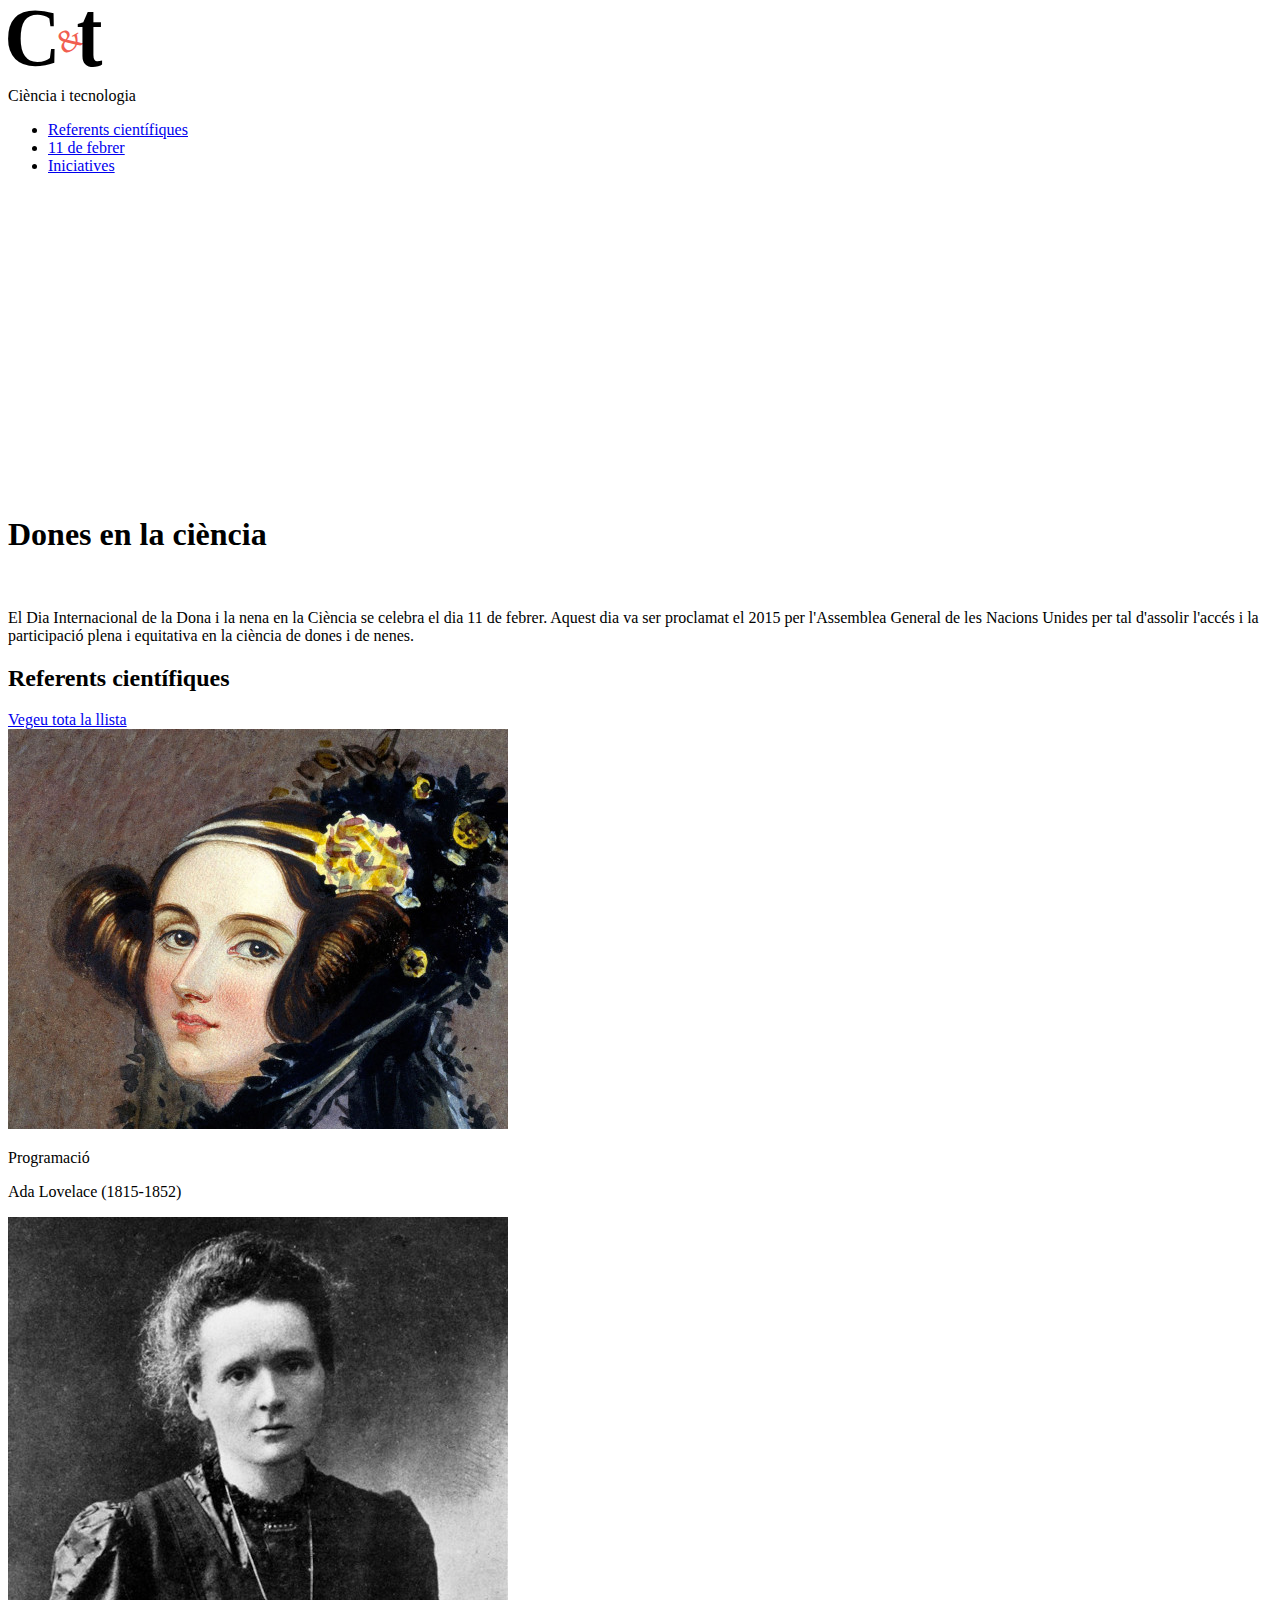
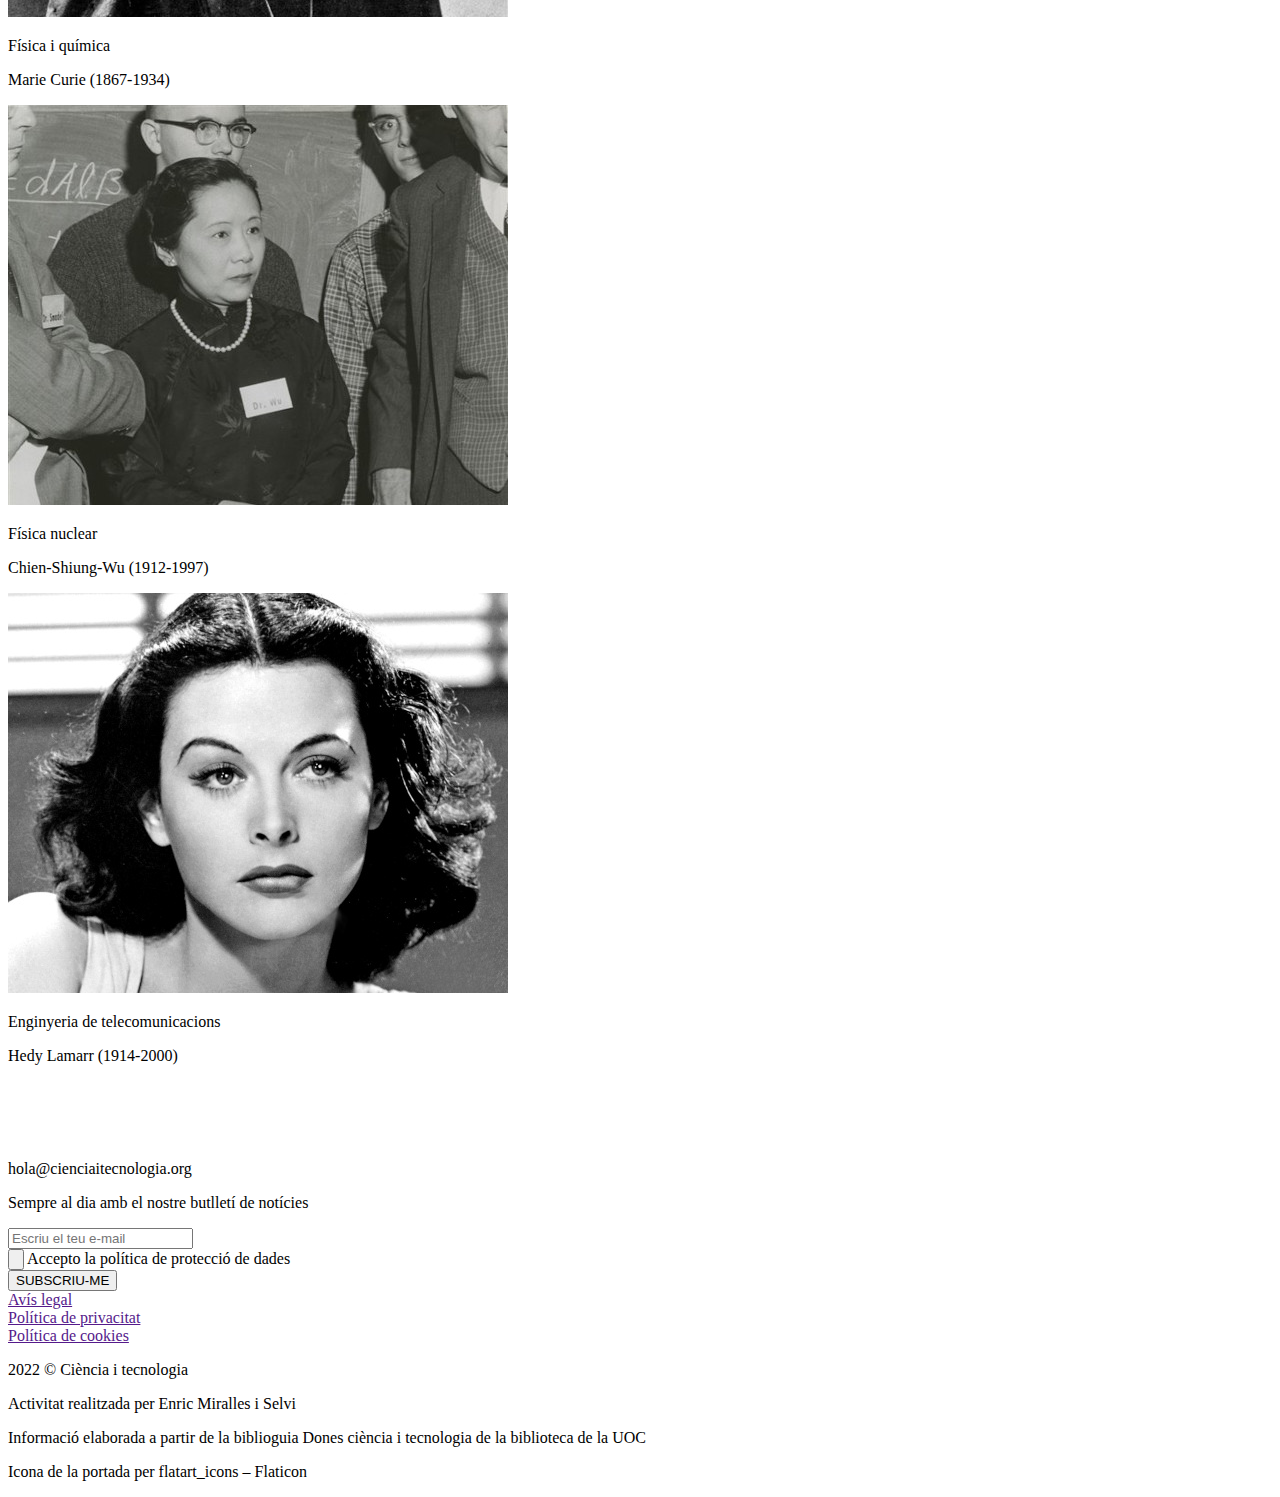
==== index.html @ 6f005ffa "Actualitzacio 16/01" ====
<!DOCTYPE html>
<html lang="ca">

<head>
  <meta charset="UTF-8" />
  <meta http-equiv="X-UA-Compatible" content="IE=edge" />
  <meta name="viewport" content="width=device-width, initial-scale=1.0" />
  <link rel="preconnect" href="https://fonts.googleapis.com">
  <link rel="preconnect" href="https://fonts.gstatic.com" crossorigin>
  <link href="https://fonts.googleapis.com/css2?family=Inter:wght@400;700;800&display=swap" rel="stylesheet">
  <title>Index</title>
  <meta name="description" content="Pàgina inicial i presentació de dones científiques" />
  <link rel="stylesheet" href="css/estils.css" />
  <style>
    @import url('https://fonts.googleapis.com/css2?family=Inter:wght@400;700;800&display=swap');
  </style>
</head>

<body>
  <header>
    <div class="iconaHeader">
      <div>
        <img class="logoCT" src="img/logo-ciencia-tecnologia.svg" />
        <p class="titolHeader">Ciència i tecnologia</p>
      </div>
      <div class="navegador">
        <nav>
          <ul class="grid-nav">
            <div class="grid-item">
              <li><a href="referents.html">Referents científiques</a></li>
            </div>
            <div class="grid-item">
              <li><a href="11-de-febrer.html">11 de febrer</a></li>
            </div>
            <div class="grid-item">
              <li><a href="iniciatives.html">Iniciatives</a></li>
            </div>
          </ul>
        </nav>
      </div>
    </div>
  </header>


    <div class="contenidorCapçalera">
      <div id="contenidorMolecula">
        <img id="iconaMolecula" src="img/hero-athom.png" />
      </div>
      <div class="contenidorTextCapçalera">
        <h1>Dones en la ciència</h1>
        <br>
        <p>
          El Dia Internacional de la Dona i la nena en la Ciència se celebra el
          dia 11 de febrer. Aquest dia va ser proclamat el 2015 per l'Assemblea
          General de les Nacions Unides per tal d'assolir l'accés i la
          participació plena i equitativa en la ciència de dones i de nenes.
        </p>
      </div>
    </div>
<main class="contenidorMain">
    <div class="contenidorReferentsC">
      <h2>Referents científiques</h2>
      <!-- enllaç taronja amb fletxa per veure tota la llista -->
      <a class="linkRedireccio" href="referents.html">Vegeu tota la llista</a>
      <div class="grid-cientifiques-container">
        <div class="grid-cientifiques">
          <img class="imatgeCientifiquesIndex" src="img/01-ada-lovelace.jpg">
          <p class="titolCientífiquesIndex">Programació</p>
          <p class="nomCientífiques">Ada Lovelace (1815-1852)</p>
        </div>
        <div class="grid-cientifiques">
          <img class="imatgeCientifiquesIndex" src="img/02-marie-curie.jpg">
          <p class="titolCientífiquesIndex">Física i química</p>
          <p class="nomCientífiques">Marie Curie (1867-1934)</p>
        </div>
        <div class="grid-cientifiques">
          <img class="imatgeCientifiquesIndex" src="img/03-chien-shiung-wu.jpg">
          <p class="titolCientífiquesIndex">Física nuclear</p>
          <p class="nomCientífiques">Chien-Shiung-Wu (1912-1997)</p>
        </div>
        <div class="grid-cientifiques">
          <img class="imatgeCientifiquesIndex" src="img/04-hedy-lamarr.jpg">
          <p class="titolCientífiquesIndex">Enginyeria de telecomunicacions</p>
          <p class="nomCientífiques">Hedy Lamarr (1914-2000)</p>
        </div>
      </div>
    </div>
  </main>

  <footer class="footer">
    <img class="iconaFooter" src="img/logo-ciencia-tecnologia-white.svg">
    <p>hola@cienciaitecnologia.org</p>
    <p>Sempre al dia amb el nostre butlletí de notícies</p>
    <input type="text" placeholder="Escriu el teu e-mail" class="input-email">
    <br>
    <input type="button" class="accept-btn" name="AcceptarPolitica" value="" required> Accepto la política de protecció
    de dades
    <br>
    <button type="submit" class="buttonSub">SUBSCRIU-ME</button><br>
    <div class="contenidorPolitiquesFooter">
      <div class="PolitiquesFooter">
        <a href="">Avís legal</a>
      </div>
      <div class="PolitiquesFooter">
        <a href=""> Política de privacitat</a>
      </div>
      <div class="PolitiquesFooter">
        <a href=""> Política de cookies</a>
      </div>
    </div>
    <p>2022 © Ciència i tecnologia</p>
    <p>Activitat realitzada per Enric Miralles i Selvi</p>
    <p>
      Informació elaborada a partir de la biblioguia Dones ciència i
      tecnologia de la biblioteca de la UOC
    </p>
    <p>Icona de la portada per flatart_icons – Flaticon</p>
  </footer>
</body>

</html>
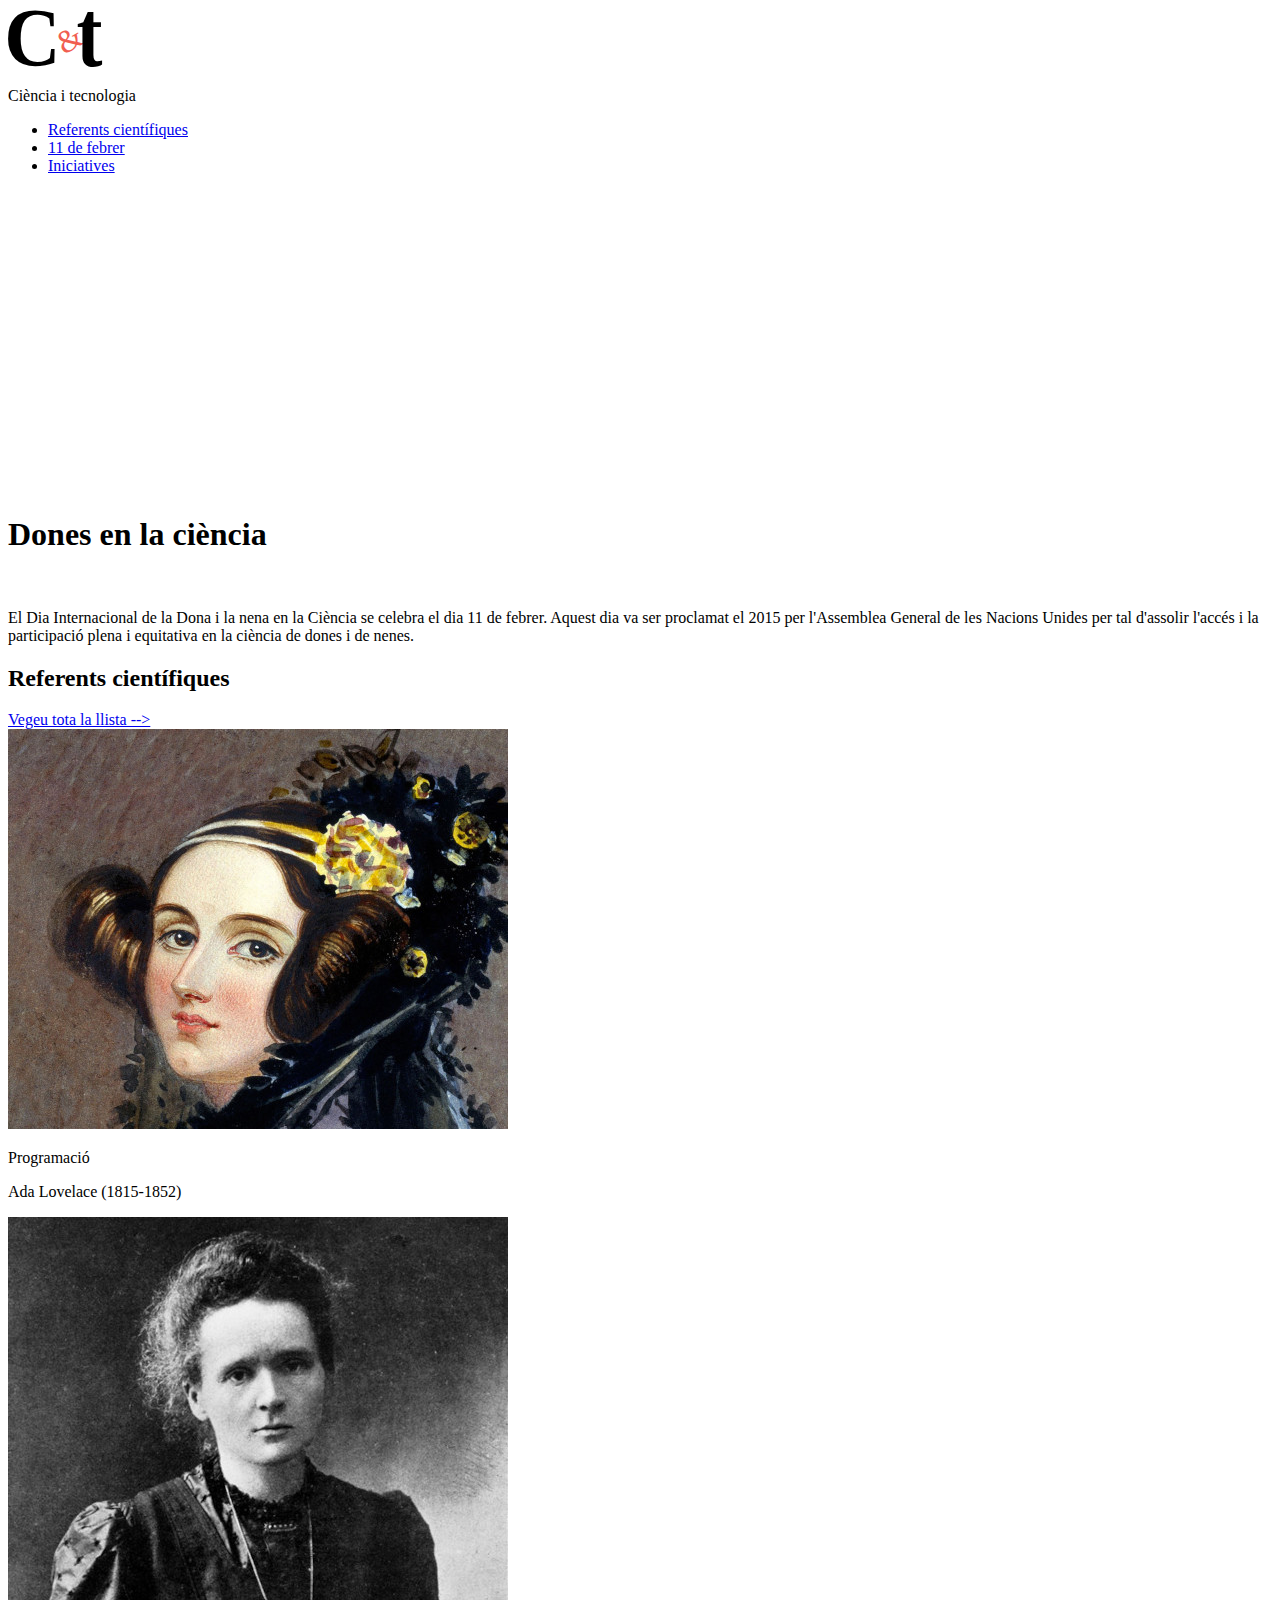
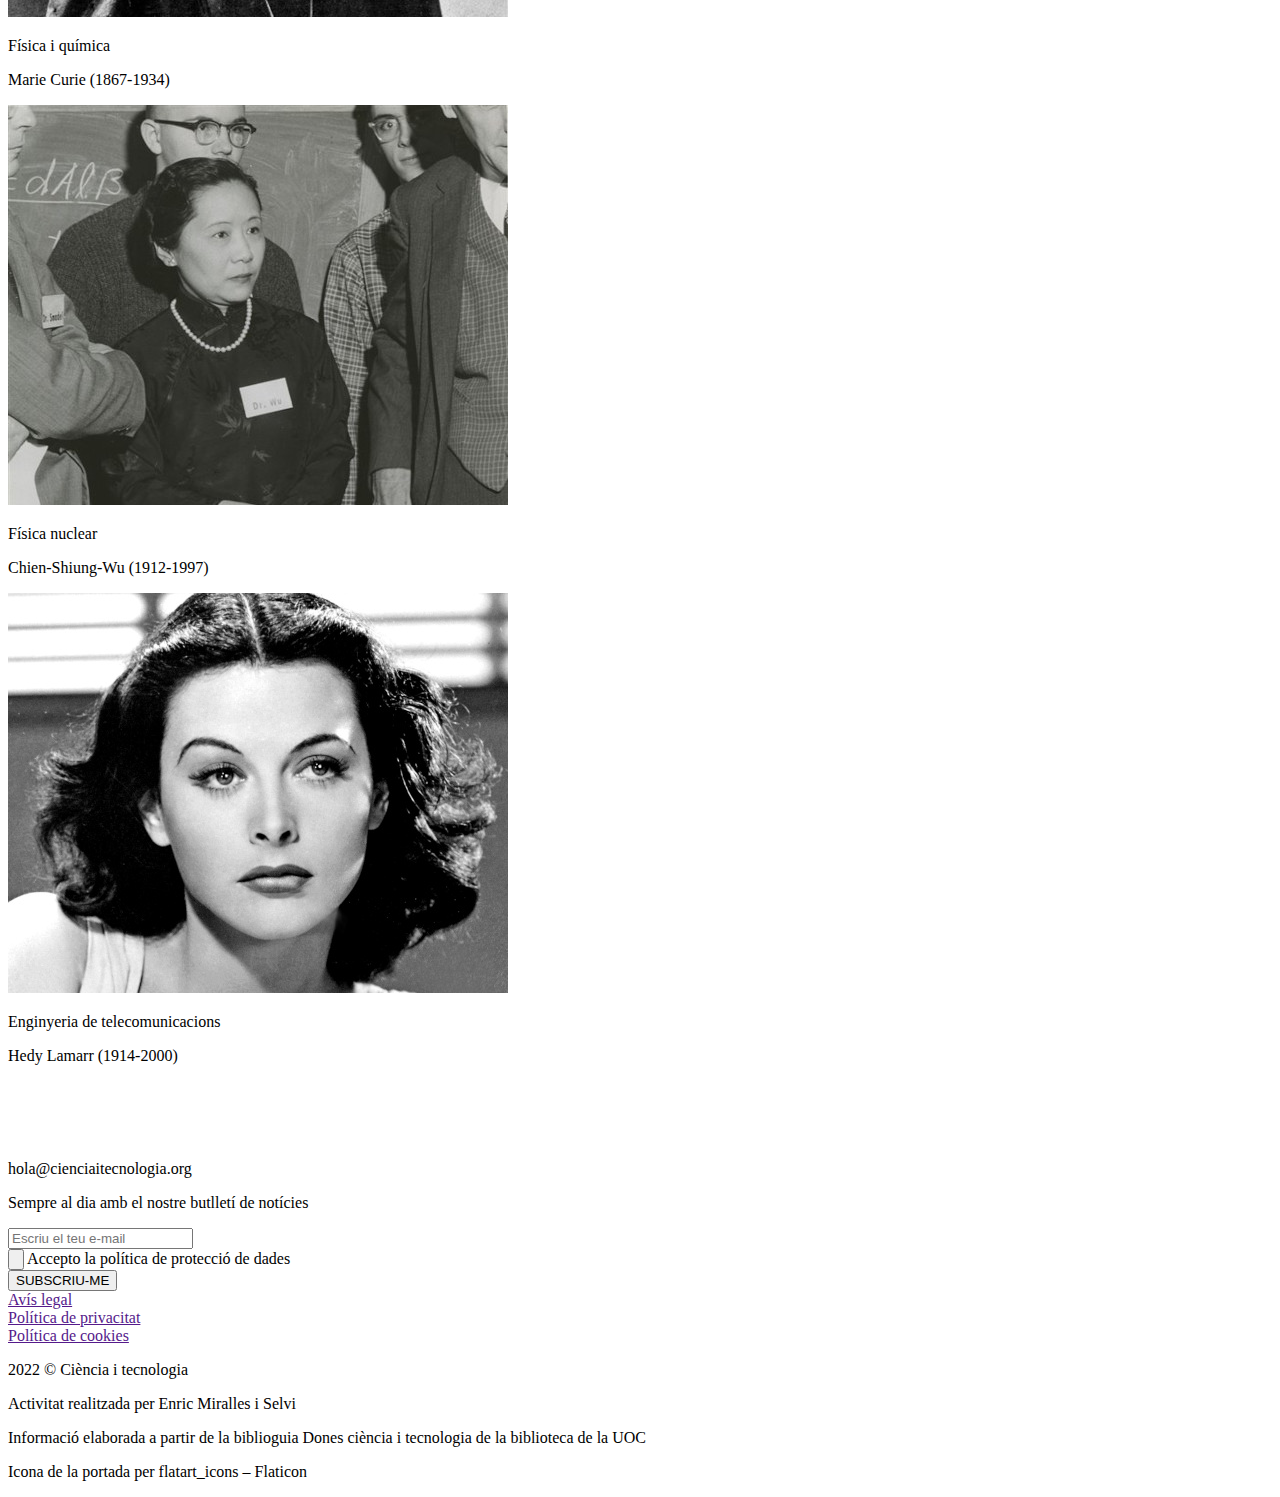
==== commit 1540d135: "17/01 19:00" ====
--- a/index.html
+++ b/index.html
@@ -17,29 +17,30 @@
 </head>
 
 <body>
-  <header>
-    <div class="iconaHeader">
-      <div>
-        <img class="logoCT" src="img/logo-ciencia-tecnologia.svg" />
-        <p class="titolHeader">Ciència i tecnologia</p>
+  <div class="contenidor-Web">
+    <header>
+      <div class="contenidorHeader">
+        <div class="iconaHeader">
+          <img class="logoCT" src="img/logo-ciencia-tecnologia.svg" />
+          <p class="titolHeader">Ciència i tecnologia</p>
+        
+        <div class="navegador">
+          <nav>
+            <ul class="grid-nav">
+              <div class="grid-item">
+                <li><a href="referents.html">Referents científiques</a></li>
+              </div>
+              <div class="grid-item">
+                <li><a href="11-de-febrer.html">11 de febrer</a></li>
+              </div>
+              <div class="grid-item">
+                <li><a href="iniciatives.html">Iniciatives</a></li>
+              </div>
+            </ul>
+          </nav>
+        </div></div>
       </div>
-      <div class="navegador">
-        <nav>
-          <ul class="grid-nav">
-            <div class="grid-item">
-              <li><a href="referents.html">Referents científiques</a></li>
-            </div>
-            <div class="grid-item">
-              <li><a href="11-de-febrer.html">11 de febrer</a></li>
-            </div>
-            <div class="grid-item">
-              <li><a href="iniciatives.html">Iniciatives</a></li>
-            </div>
-          </ul>
-        </nav>
-      </div>
-    </div>
-  </header>
+    </header>
 
 
     <div class="contenidorCapçalera">
@@ -57,65 +58,67 @@
         </p>
       </div>
     </div>
-<main class="contenidorMain">
-    <div class="contenidorReferentsC">
-      <h2>Referents científiques</h2>
-      <!-- enllaç taronja amb fletxa per veure tota la llista -->
-      <a class="linkRedireccio" href="referents.html">Vegeu tota la llista</a>
-      <div class="grid-cientifiques-container">
-        <div class="grid-cientifiques">
-          <img class="imatgeCientifiquesIndex" src="img/01-ada-lovelace.jpg">
-          <p class="titolCientífiquesIndex">Programació</p>
-          <p class="nomCientífiques">Ada Lovelace (1815-1852)</p>
-        </div>
-        <div class="grid-cientifiques">
-          <img class="imatgeCientifiquesIndex" src="img/02-marie-curie.jpg">
-          <p class="titolCientífiquesIndex">Física i química</p>
-          <p class="nomCientífiques">Marie Curie (1867-1934)</p>
-        </div>
-        <div class="grid-cientifiques">
-          <img class="imatgeCientifiquesIndex" src="img/03-chien-shiung-wu.jpg">
-          <p class="titolCientífiquesIndex">Física nuclear</p>
-          <p class="nomCientífiques">Chien-Shiung-Wu (1912-1997)</p>
-        </div>
-        <div class="grid-cientifiques">
-          <img class="imatgeCientifiquesIndex" src="img/04-hedy-lamarr.jpg">
-          <p class="titolCientífiquesIndex">Enginyeria de telecomunicacions</p>
-          <p class="nomCientífiques">Hedy Lamarr (1914-2000)</p>
+    <main class="contenidorMain">
+      <div class="contenidorReferentsC">
+        <h2 class="negreta">Referents científiques</h2>
+        <a class="linkRedireccio" id="enllaç-llista" href="referents.html">Vegeu tota la llista --></a>
+        <div class="grid-cientifiques-container">
+          <div class="grid-cientifiques">
+            <img class="imatgeCientifiquesIndex" src="img/01-ada-lovelace.jpg">
+            <p class="titolCientífiquesIndex">Programació</p>
+            <p class="nomCientífiques">Ada Lovelace (1815-1852)</p>
+          </div>
+          <div class="grid-cientifiques">
+            <img class="imatgeCientifiquesIndex" src="img/02-marie-curie.jpg">
+            <p class="titolCientífiquesIndex">Física i química</p>
+            <p class="nomCientífiques">Marie Curie (1867-1934)</p>
+          </div>
+          <div class="grid-cientifiques">
+            <img class="imatgeCientifiquesIndex" src="img/03-chien-shiung-wu.jpg">
+            <p class="titolCientífiquesIndex">Física nuclear</p>
+            <p class="nomCientífiques">Chien-Shiung-Wu (1912-1997)</p>
+          </div>
+          <div class="grid-cientifiques">
+            <img class="imatgeCientifiquesIndex" src="img/04-hedy-lamarr.jpg">
+            <p class="titolCientífiquesIndex">Enginyeria de telecomunicacions</p>
+            <p class="nomCientífiques">Hedy Lamarr (1914-2000)</p>
+          </div>
         </div>
       </div>
-    </div>
-  </main>
+    </main>
 
-  <footer class="footer">
-    <img class="iconaFooter" src="img/logo-ciencia-tecnologia-white.svg">
-    <p>hola@cienciaitecnologia.org</p>
-    <p>Sempre al dia amb el nostre butlletí de notícies</p>
-    <input type="text" placeholder="Escriu el teu e-mail" class="input-email">
-    <br>
-    <input type="button" class="accept-btn" name="AcceptarPolitica" value="" required> Accepto la política de protecció
-    de dades
-    <br>
-    <button type="submit" class="buttonSub">SUBSCRIU-ME</button><br>
-    <div class="contenidorPolitiquesFooter">
-      <div class="PolitiquesFooter">
-        <a href="">Avís legal</a>
+    <footer class="footer">
+      <img class="iconaFooter" src="img/logo-ciencia-tecnologia-white.svg">
+      <p class="lletra-petita margin-bot">hola@cienciaitecnologia.org</p>
+      <p class="margin-bot">Sempre al dia amb el nostre butlletí de notícies</p>
+      <input type="text" placeholder="Escriu el teu e-mail" class="input-email">
+      <div class="contenidor-AcceptarDades">
+        <input type="button" class="accept-btn" name="AcceptarPolitica" value="" required> Accepto la política de
+        protecció de dades
       </div>
-      <div class="PolitiquesFooter">
-        <a href=""> Política de privacitat</a>
+      <button type="submit" class="buttonSub">SUBSCRIU-ME</button><br>
+      <div class="contenidorPolitiquesFooter">
+        <div class="PolitiquesFooter">
+          <a href="">Avís legal</a>
+        </div>
+        <div class="PolitiquesFooter">
+          <a href=""> Política de privacitat</a>
+        </div>
+        <div class="PolitiquesFooter">
+          <a href=""> Política de cookies</a>
+        </div>
       </div>
-      <div class="PolitiquesFooter">
-        <a href=""> Política de cookies</a>
+      <div class="lletra-petita">
+        <p>2022 © Ciència i tecnologia</p>
+        <p>Activitat realitzada per Enric Miralles i Selvi</p>
+        <p>
+          Informació elaborada a partir de la biblioguia Dones ciència i
+          tecnologia de la biblioteca de la UOC
+        </p>
+        <p class="margin-bot">Icona de la portada per flatart_icons – Flaticon</p>
       </div>
-    </div>
-    <p>2022 © Ciència i tecnologia</p>
-    <p>Activitat realitzada per Enric Miralles i Selvi</p>
-    <p>
-      Informació elaborada a partir de la biblioguia Dones ciència i
-      tecnologia de la biblioteca de la UOC
-    </p>
-    <p>Icona de la portada per flatart_icons – Flaticon</p>
-  </footer>
+    </footer>
+  </div>
 </body>
 
 </html>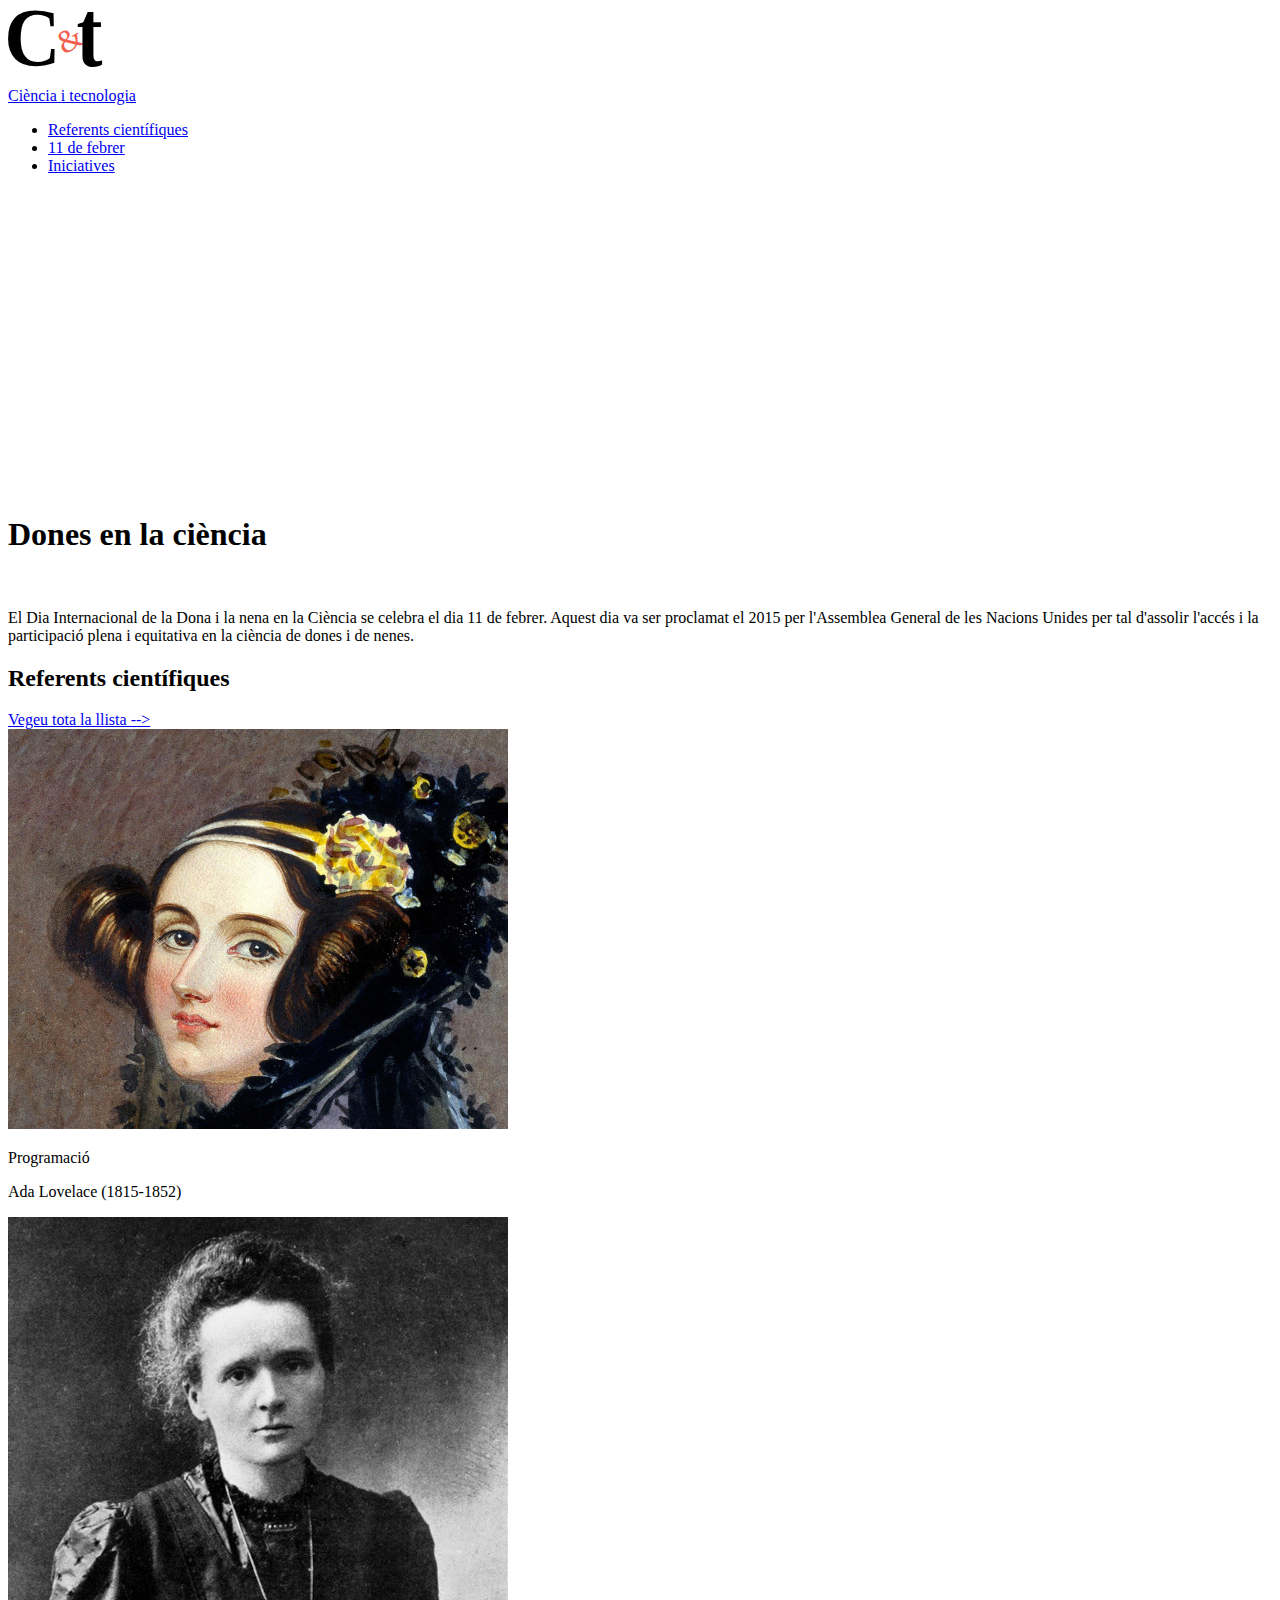
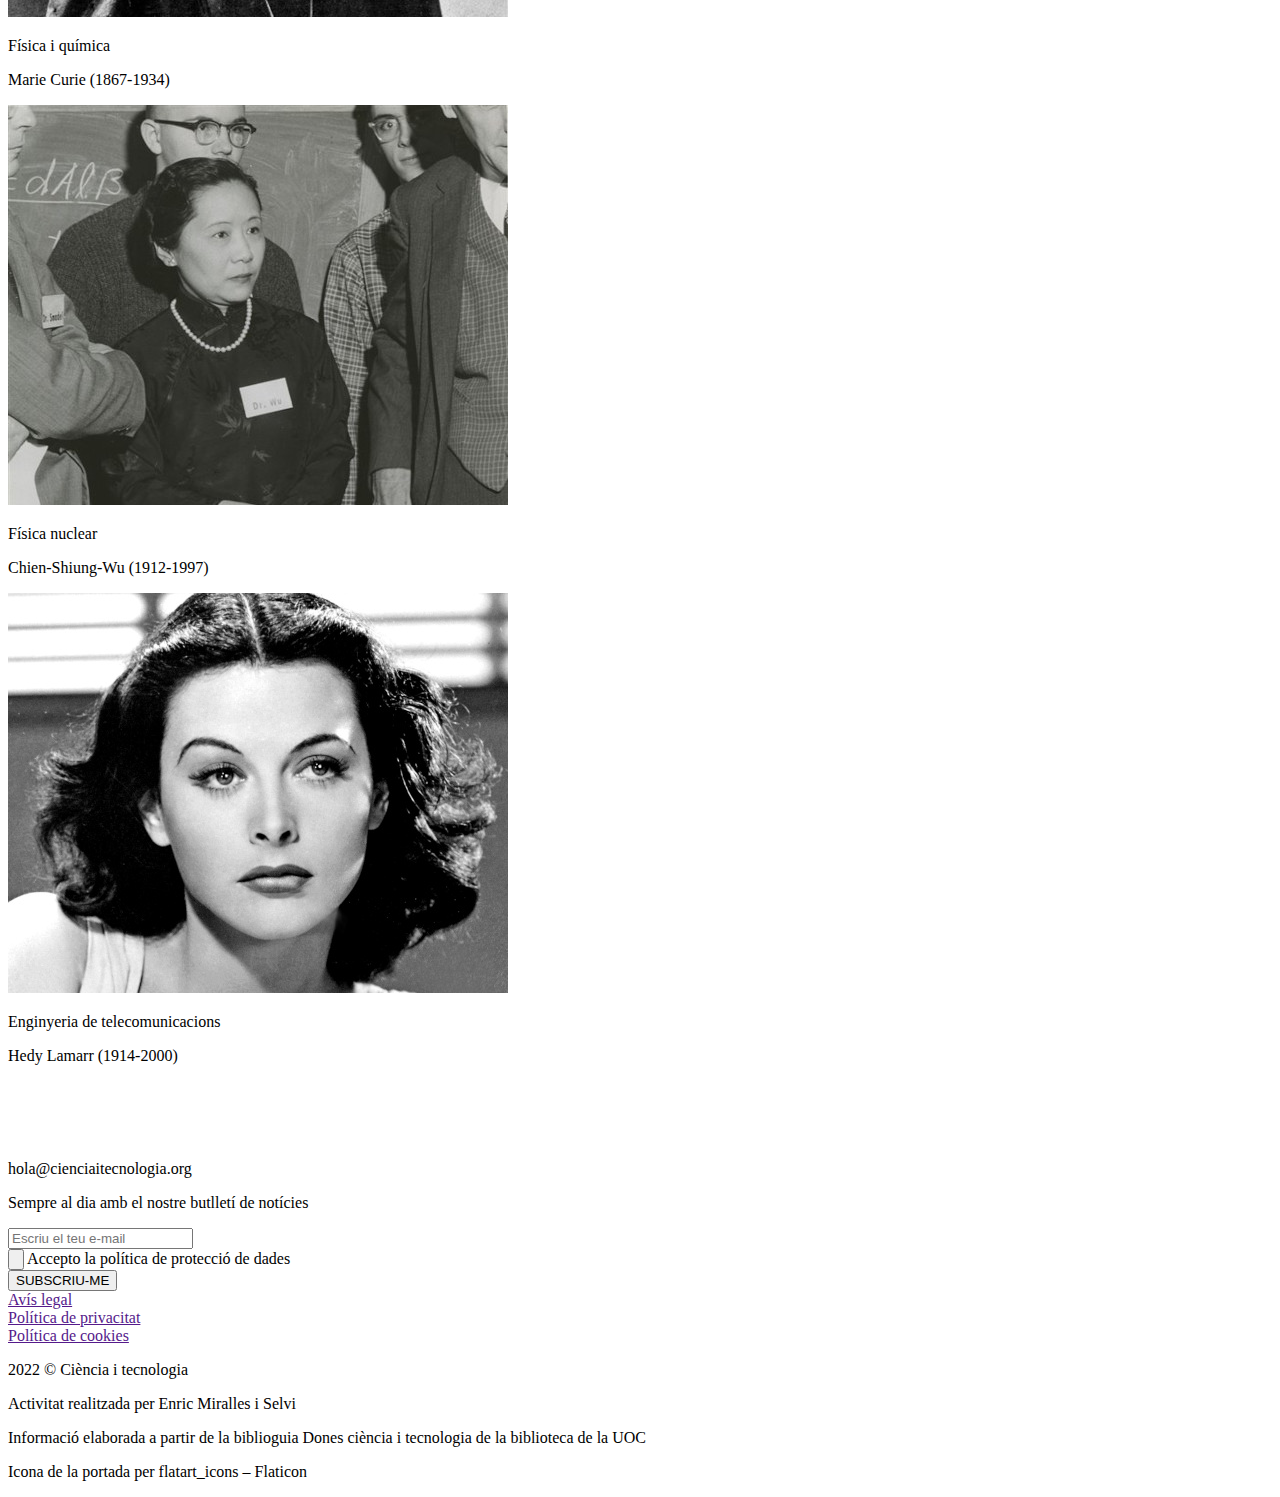
==== commit 948c1087: "Footer Header fin" ====
--- a/index.html
+++ b/index.html
@@ -18,27 +18,29 @@
 
 <body>
   <div class="contenidor-Web">
-    <header>
+    <header id="headerDesktop">
       <div class="contenidorHeader">
-        <div class="iconaHeader">
-          <img class="logoCT" src="img/logo-ciencia-tecnologia.svg" />
-          <p class="titolHeader">Ciència i tecnologia</p>
-        
-        <div class="navegador">
-          <nav>
-            <ul class="grid-nav">
-              <div class="grid-item">
-                <li><a href="referents.html">Referents científiques</a></li>
-              </div>
-              <div class="grid-item">
-                <li><a href="11-de-febrer.html">11 de febrer</a></li>
-              </div>
-              <div class="grid-item">
-                <li><a href="iniciatives.html">Iniciatives</a></li>
-              </div>
-            </ul>
-          </nav>
-        </div></div>
+        <a id="a" href="index.html">
+          <div class="iconaHeader">
+            <img class="logoCT" src="img/logo-ciencia-tecnologia.svg" />
+            <p class="titolHeader">Ciència i tecnologia</p>
+          </div>
+        </a>
+      </div>
+      <div class="navegador">
+        <nav>
+          <ul class="grid-nav">
+            <div class="grid-item">
+              <li><a href="referents.html">Referents científiques</a></li>
+            </div>
+            <div class="grid-item">
+              <li><a href="11-de-febrer.html">11 de febrer</a></li>
+            </div>
+            <div class="grid-item">
+              <li><a href="iniciatives.html">Iniciatives</a></li>
+            </div>
+          </ul>
+        </nav>
       </div>
     </header>
 
@@ -90,7 +92,7 @@
     <footer class="footer">
       <img class="iconaFooter" src="img/logo-ciencia-tecnologia-white.svg">
       <p class="lletra-petita margin-bot">hola@cienciaitecnologia.org</p>
-      <p class="margin-bot">Sempre al dia amb el nostre butlletí de notícies</p>
+      <p>Sempre al dia amb el nostre butlletí de notícies</p>
       <input type="text" placeholder="Escriu el teu e-mail" class="input-email">
       <div class="contenidor-AcceptarDades">
         <input type="button" class="accept-btn" name="AcceptarPolitica" value="" required> Accepto la política de
@@ -115,7 +117,7 @@
           Informació elaborada a partir de la biblioguia Dones ciència i
           tecnologia de la biblioteca de la UOC
         </p>
-        <p class="margin-bot">Icona de la portada per flatart_icons – Flaticon</p>
+        <p>Icona de la portada per flatart_icons – Flaticon</p>
       </div>
     </footer>
   </div>
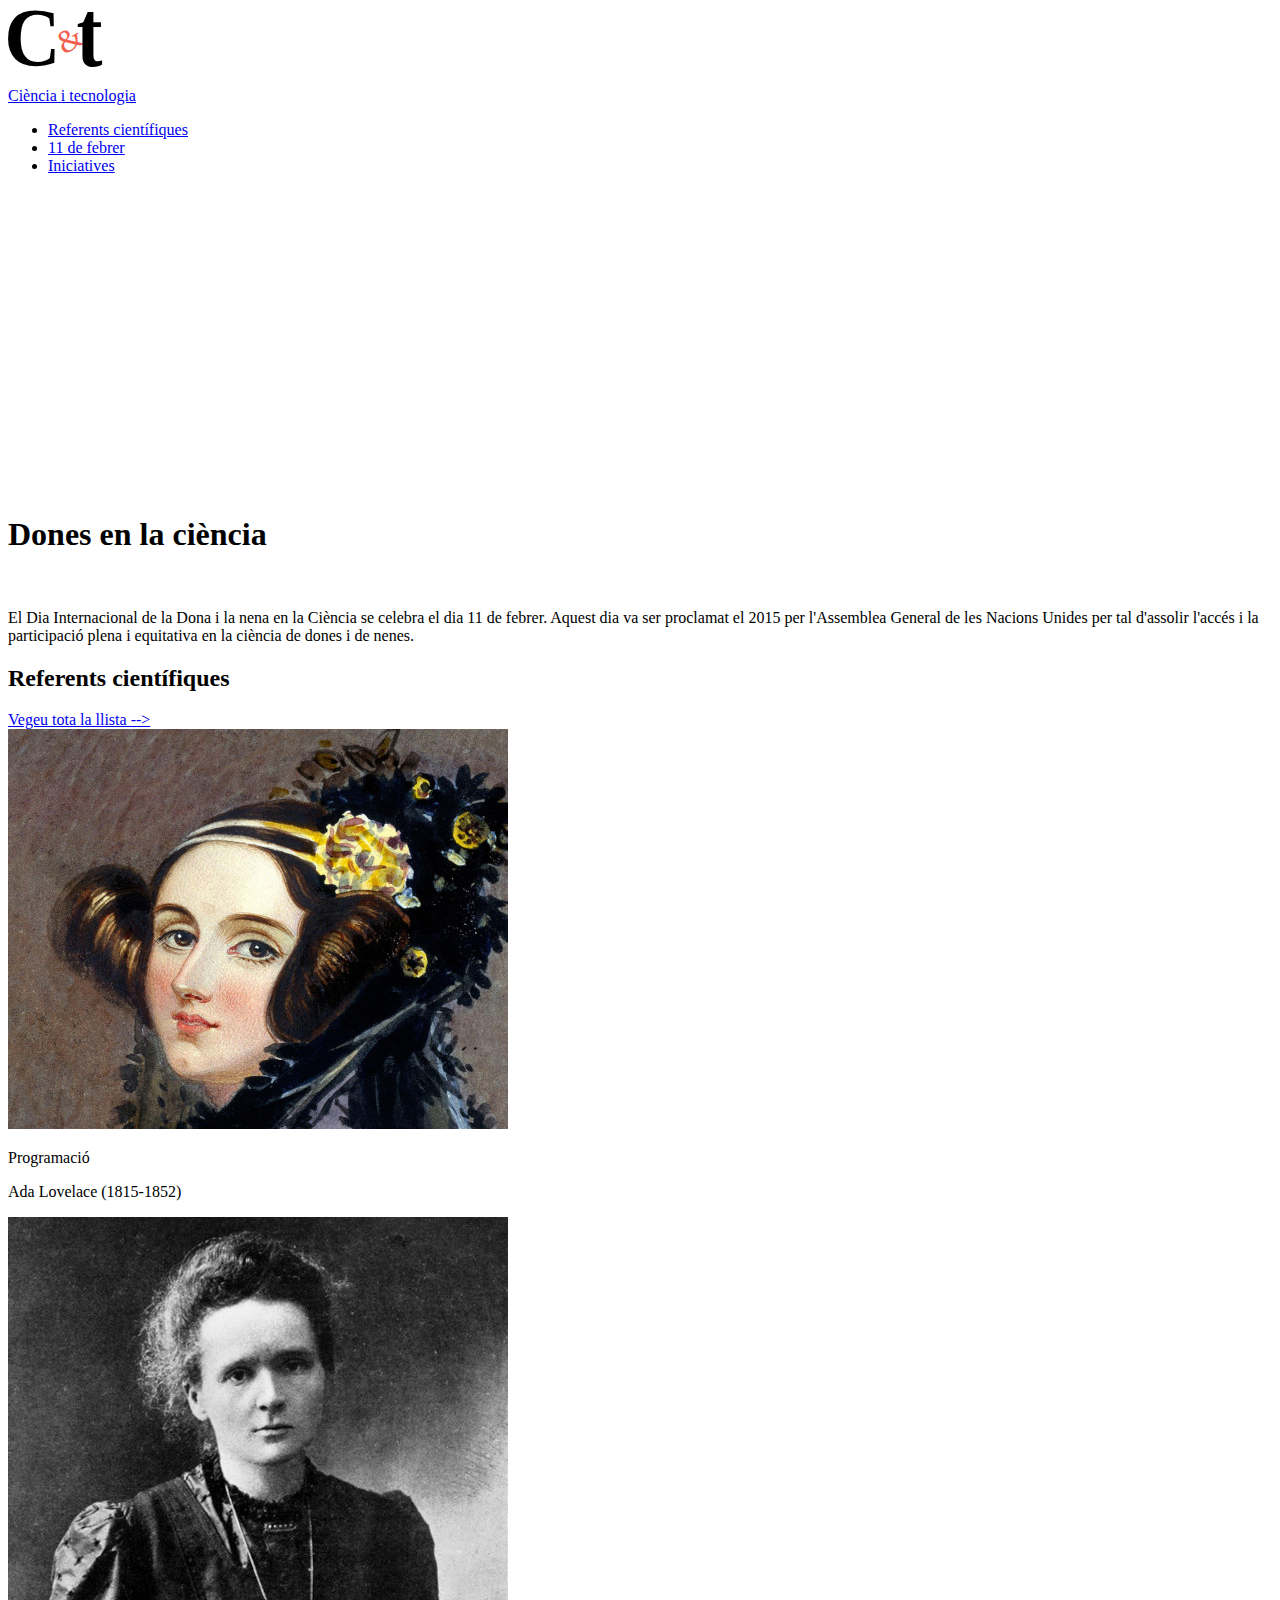
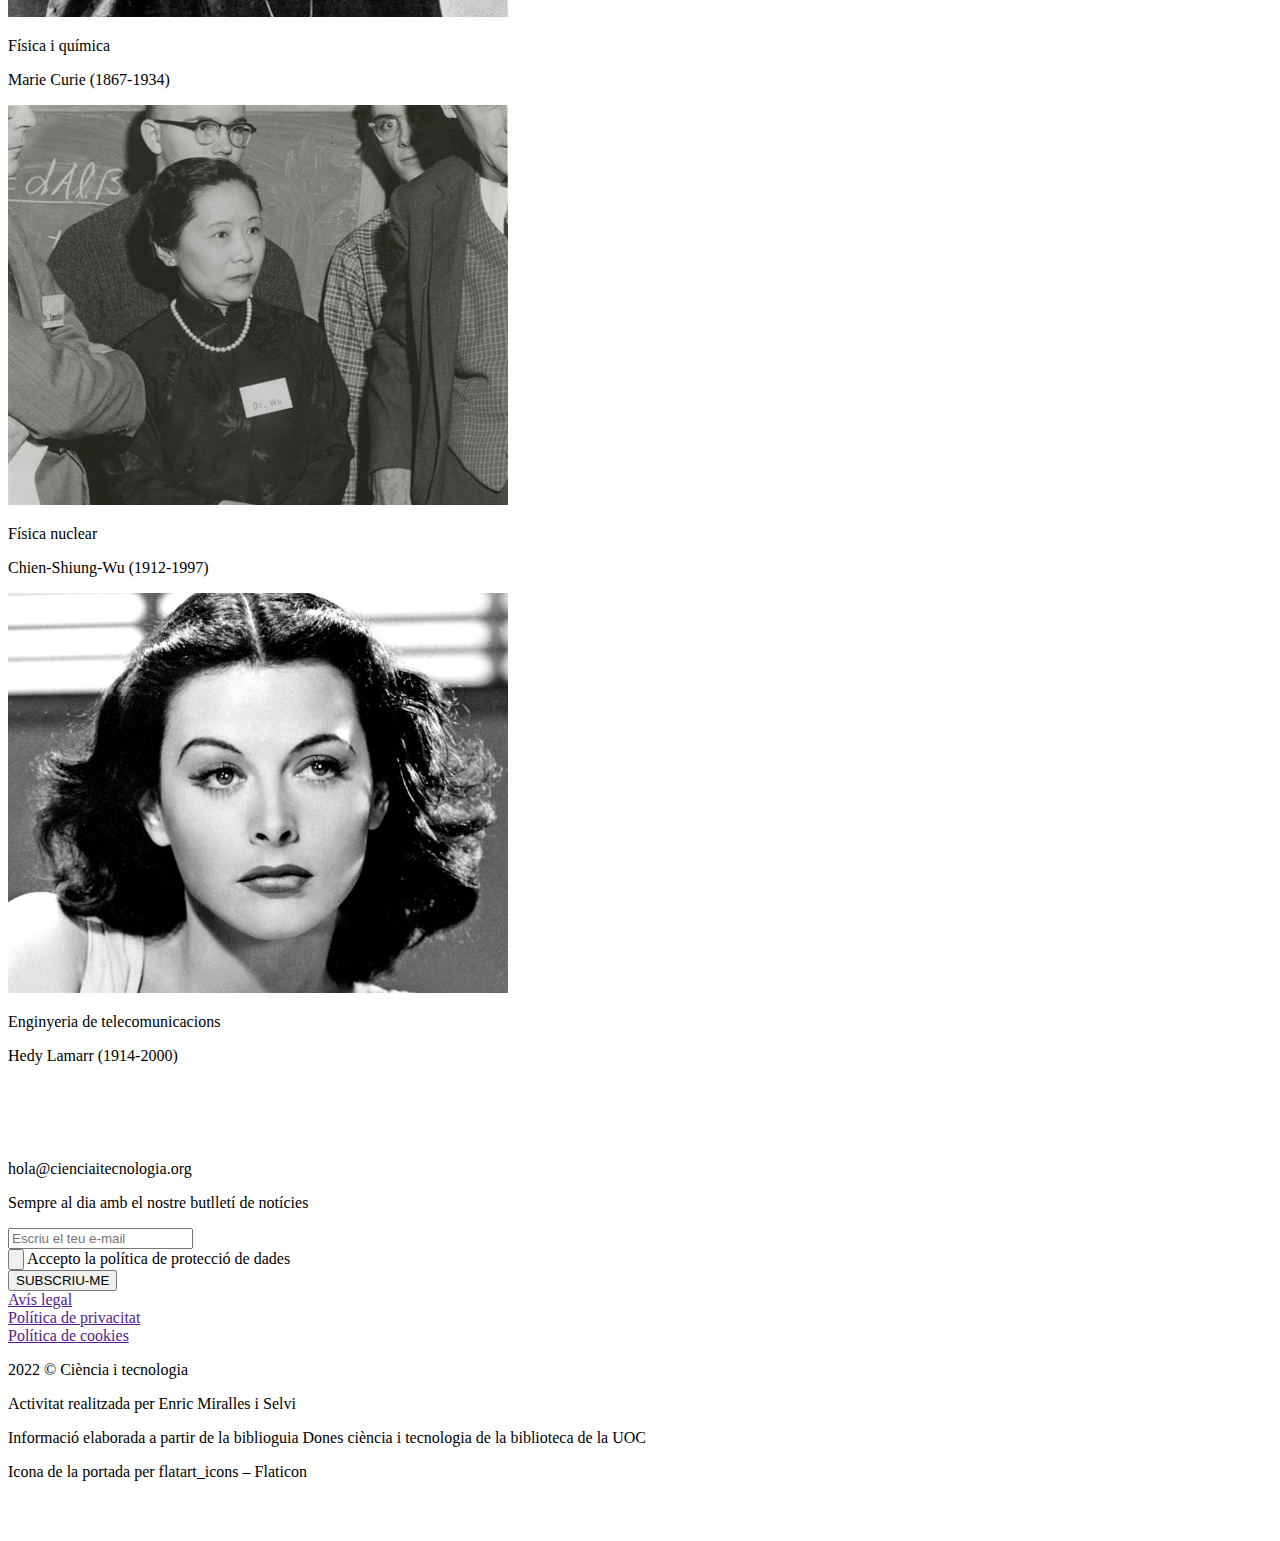
==== commit 7e188ea1: "fi - mobil i phone referents" ====
--- a/index.html
+++ b/index.html
@@ -50,7 +50,7 @@
         <img id="iconaMolecula" src="img/hero-athom.png" />
       </div>
       <div class="contenidorTextCapçalera">
-        <h1>Dones en la ciència</h1>
+        <h1 id="titol-index">Dones en la ciència</h1>
         <br>
         <p>
           El Dia Internacional de la Dona i la nena en la Ciència se celebra el
@@ -119,6 +119,8 @@
         </p>
         <p>Icona de la portada per flatart_icons – Flaticon</p>
       </div>
+      <br>
+      <br>
     </footer>
   </div>
 </body>
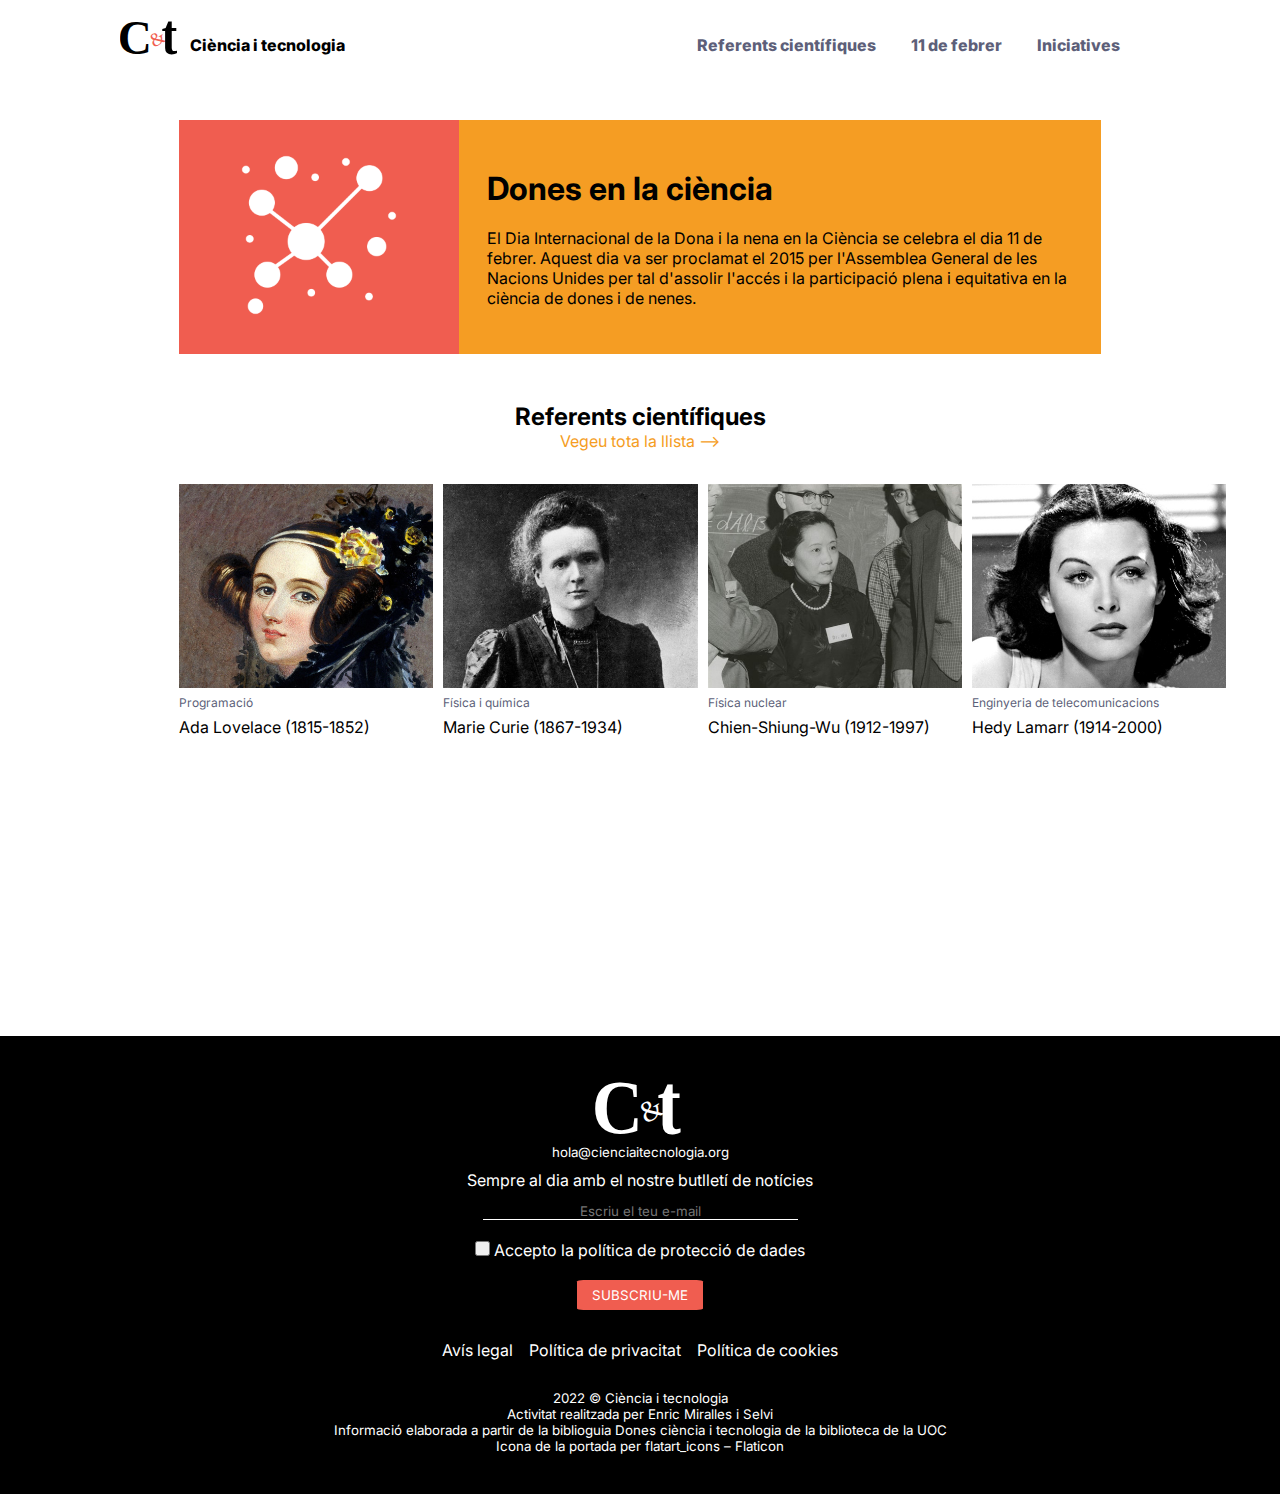
==== commit e7e566dd: "Rename css path" ====
--- a/index.html
+++ b/index.html
@@ -10,7 +10,7 @@
   <link href="https://fonts.googleapis.com/css2?family=Inter:wght@400;700;800&display=swap" rel="stylesheet">
   <title>Index</title>
   <meta name="description" content="Pàgina inicial i presentació de dones científiques" />
-  <link rel="stylesheet" href="css/estils.css" />
+  <link rel="stylesheet" href="CSS/estils.css" />
   <style>
     @import url('https://fonts.googleapis.com/css2?family=Inter:wght@400;700;800&display=swap');
   </style>
--- a/CSS/estils.css
+++ b/CSS/estils.css
@@ -0,0 +1,1307 @@
+/* General */
+
+* {
+    margin: 0;
+    padding: 0;
+    box-sizing: border-box;
+    font-family: 'Inter', sans-serif;
+}
+
+.lineheight {
+    line-height: 25px;
+}
+
+.negreta {
+    font-weight: 700;
+}
+
+.lletra-petita {
+    font-size: smaller;
+}
+
+.lletra-gran{
+    font-size: x-large;
+}
+
+.linkRedireccio {
+    color: rgb(245, 157, 35);
+    text-decoration: none;
+}
+
+.linkRedireccio:hover {
+    color: rgb(93, 95, 121);
+    text-decoration: none;
+}
+
+#a {
+    text-decoration: none;
+}
+
+
+
+/* PC */
+@media screen and (min-width: 1024px) {
+
+    /* header */
+
+    #headerDesktop {
+        display: flex;
+        align-items: flex-end;
+        justify-content: center;
+
+    }
+
+    .iconaHeader {
+        display: flex;
+        align-items: flex-end;
+        margin-left: 18%;
+        margin-top: 20px;
+        width: max-content;
+    }
+
+    .iconaHeader>p {
+        margin-left: 10px;
+        color: rgb(0, 0, 0);
+    }
+
+    .titolHeader {
+        display: flex;
+        align-items: flex-end;
+        font-weight: 800;
+    }
+
+    .grid-nav {
+        display: flex;
+        column-gap: 35px;
+        margin-right: 9%;
+    }
+
+    .grid-item {
+        font-weight: 800;
+    }
+
+    .navegador {
+        width: 70%;
+    }
+
+    .navegador nav {
+        display: flex;
+
+        justify-content: flex-end;
+
+        align-items: flex-end;
+    }
+
+    .navegador li {
+        align-items: flex-end;
+        list-style: none;
+        text-align: center;
+        color: rgb(93, 95, 121);
+    }
+
+    .navegador li a {
+        /*display: inline-block;*/
+        color: rgb(93, 95, 121);
+        text-align: right;
+        text-decoration: none;
+    }
+
+    .link:hover {
+        color: rgb(245, 157, 35);
+    }
+
+    .logoCT {
+        width: 60px;
+        height: auto;
+    }
+
+
+    /*-----------------------------------*/
+
+    /* footer */
+
+    .footer {
+        background-color: rgb(0, 0, 0);
+        color: rgb(255, 255, 255);
+        text-align: center;
+        width: 100%;
+        position: absolute;
+    }
+
+    .footer>p {
+        margin-bottom: 10px;
+    }
+
+    .iconaFooter {
+        margin-top: 45px;
+        margin-bottom: 5px;
+        width: 90px;
+        height: auto;
+    }
+
+    .buttonSub {
+        color: rgb(255, 255, 255);
+        background-color: rgb(240, 93, 80);
+        border: none;
+        padding-top: 7px;
+        padding-bottom: 7px;
+        padding-left: 15px;
+        padding-right: 15px;
+        margin-top: 10px;
+        margin-bottom: 30px;
+        border-radius: 5%;
+    }
+
+    .input-email {
+        background: none;
+        border: none;
+        border-bottom: 1px solid white;
+        text-align: center;
+        margin-bottom: 10px;
+        padding-left: 50px;
+        padding-right: 50px;
+    }
+
+    .contenidorPolitiquesFooter {
+        display: flex;
+        grid-template-columns: auto auto auto;
+        column-gap: 0px;
+        margin-bottom: 30px;
+
+        flex-direction: row;
+        justify-content: center;
+    }
+
+    .contenidor-AcceptarDades {
+        margin-top: 10px;
+        margin-bottom: 10px;
+    }
+
+    .PolitiquesFooter>a {
+        color: rgb(255, 255, 255);
+        text-decoration: none;
+        margin-left: 8px;
+        margin-right: 8px;
+    }
+
+    /* ----------------------------------------------- */
+
+    /* INDEX*/
+
+    #titol-index{
+        text-align: left;
+    }
+
+    .contenidorCapçalera {
+        margin-top: 65px;
+        margin-bottom: 40px;
+        margin-left: 14%;
+        margin-right: 14%;
+        background-color: rgb(245, 157, 35);
+        display: flex;
+        align-items: flex-end;
+        box-sizing: border-box;
+    }
+
+    .contenidorReferentsC {
+        margin-top: 30px;
+        margin-bottom: 100px;
+        margin-left: 14%;
+        margin-right: 14%;
+
+    }
+
+    #contenidorMolecula {
+        background-color: rgb(240, 93, 80);
+        padding-left: 40px;
+        padding-right: 40px;
+        padding-top: 15px;
+        padding-bottom: 15px;
+    }
+
+    #iconaMolecula {
+        width: 200px;
+        height: auto;
+    }
+
+    .contenidorTextCapçalera {
+        margin-left: 3%;
+
+        margin-right: 3%;
+
+        padding-bottom: 5%;
+    }
+
+    .contenidorReferentsC>h2 {
+        text-align: center;
+    }
+
+
+
+    #enllaç-llista {
+        text-align: center;
+        display: block;
+    }
+
+    .grid-cientifiques-container {
+        display: grid;
+        justify-content: space-between;
+        grid-template-columns: auto auto auto auto;
+        column-gap: 10px;
+    }
+
+    .grid-cientifiques {
+        padding-top: 30px;
+        font-size: 30px;
+        text-align: center;
+    }
+
+    .imatgeCientifiquesIndex {
+        width: auto;
+        height: 45%;
+    }
+
+    .grid-cientifiques p {
+        text-align: left;
+    }
+
+    .titolCientífiquesIndex {
+        color: rgb(93, 95, 121);
+        font-size: 12px;
+    }
+
+    .nomCientífiques {
+        font-size: 16px;
+    }
+
+    .accept-btn {
+        position: relative;
+        height: 15px;
+        width: 15px;
+    }
+
+
+    /*-------------------------------------------------*/
+
+    /* 11 de febrer */
+    #containerGris11F {
+        background-color: rgb(227, 228, 230);
+        margin-top: 30px;
+        margin-left: 10%;
+        margin-right: 10%;
+        margin-bottom: 30px;
+        padding-top: 15px;
+        padding-left: 15px;
+        /* Passar a %? */
+        padding-right: 15px;
+        /* Passar a %? */
+        width: 80%;
+    }
+
+    #main-11F {
+        color: rgb(93, 95, 121);
+        margin: 50px 25% 60px 25%;
+    }
+
+    #containerGris11F {
+        color: rgb(0, 0, 0);
+    }
+
+    #containerGris11F>blockquote {
+        line-height: 25px;
+        font-size: large;
+    }
+
+    #titol-11F {
+        text-align: center;
+        margin-bottom: 20px;
+        color: rgb(0, 0, 0);
+    }
+
+    #subtitol-11F {
+        font-weight: 700;
+    }
+
+    #contenidorONU {
+        display: flex;
+        align-items: flex-end;
+    }
+
+    #guioVermell {
+        width: 30px;
+        height: 3px;
+        background: rgb(240, 93, 80);
+        margin-bottom: 10px;
+        margin-right: 5px;
+        border: none;
+    }
+
+    #videoYT {
+        margin-top: 20px;
+        margin-bottom: 80px;
+        display: flex;
+        flex-direction: column;
+        align-items: center;
+        width: 100%;
+
+    }
+
+    /* ----------------------------------------------- */
+
+    /* iniciatives */
+
+    .contenidorMain {
+        margin-top: 50px;
+        margin-bottom: 60px;
+        line-height: 25px;
+    }
+
+    #titol-Iniciatives {
+        margin-top: 15px;
+        margin-bottom: 20px;
+        text-align: center;
+    }
+
+    .containerIniciatives {
+        margin-left: 15%;
+        margin-right: 15%;
+    }
+
+    .subContainerIniciatives {
+        margin-top: 30px;
+        margin-right: 30px;
+        display: flex;
+        justify-content: flex-start;
+        align-items: baseline;
+
+    }
+
+    .containerIniciatives>h2 {
+        font-weight: bold;
+    }
+
+    .seccioIniciativa {
+        width: 99%;
+    }
+
+    .quadratTaronja {
+        /* display: ; */
+        width: 15px;
+        height: 15px;
+        background: rgb(240, 93, 80);
+        border: none;
+        margin-right: 5px;
+    }
+
+    /* ----------------------------------------------- */
+
+/* referents*/
+
+.conenidorBodyReferents{
+    display: grid;
+}
+
+#containerGridReferents{
+    display: grid;
+    width: 80%;
+    grid-template-columns: auto auto auto auto;
+    color: rgb(93, 95, 121);
+}
+
+.titol-referents {
+    width: 100%;
+    margin-top: 80px;
+    margin-bottom: 20px;
+    text-align: center;
+    font-size: 25px;
+}
+
+.navegadorReferents {
+    width: 20%;
+    margin-right: 0px;
+    padding-right: 0px;
+    display: flex;
+}
+
+.navegadorReferents > ul{
+    list-style: none;
+}
+
+.numCientifiques {
+    color: rgb(240, 93, 80);
+    font-size: xx-large;
+    margin-bottom: 10px;
+}
+
+.contenidorSeccioReferents {
+    display: grid;
+    grid-template-columns: auto auto auto;
+    column-gap: 50px;
+    align-items: center;
+    margin-bottom: 60px;
+    row-gap: 30px;
+}
+
+.contenidorIndividualRef{
+    margin-bottom: 20px;
+}
+
+.imgRef{
+    width: 250px;
+    height: auto;
+}
+
+.contenidorBodyReferents {
+    display: flex;
+    margin-left: 11%;
+    margin-right: 11%;
+}
+
+/* ----------------------------------------------- */
+
+}
+
+/* TABLET */
+@media screen and (min-width:481px) and (max-width: 1023px) {
+    /* header */
+
+    .iconaHeader {
+        display: flex;
+        margin-top: 20px;
+        flex-direction: row;
+        justify-content: center;
+        align-items: flex-end;
+    }
+
+    .iconaHeader>p {
+        margin-left: 10px;
+        color: rgb(0, 0, 0);
+    }
+
+    .titolHeader {
+        font-weight: 800;
+    }
+
+    .grid-nav {
+        display: flex;
+        column-gap: 10px;
+        flex-direction: column;
+    }
+
+    .grid-item {
+        font-weight: 800;
+        margin: 5px;
+    }
+
+
+    .navegador li {
+        align-items: flex-end;
+        list-style: none;
+        text-align: center;
+        color: rgb(93, 95, 121);
+    }
+
+    .navegador {
+        margin-top: 10px;
+    }
+
+    .navegador li a {
+        /*display: inline-block;*/
+        color: rgb(93, 95, 121);
+        text-align: right;
+        text-decoration: none;
+    }
+
+    .link:hover {
+        color: rgb(245, 157, 35);
+    }
+
+    .logoCT {
+        width: 60px;
+        height: auto;
+    }
+
+
+    /*-----------------------------------*/
+
+    /* footer */
+
+    .footer {
+        background-color: rgb(0, 0, 0);
+        color: rgb(255, 255, 255);
+        text-align: center;
+        width: 100%;
+        position: absolute;
+    }
+
+    .footer>p {
+        margin-bottom: 10px;
+    }
+
+    .iconaFooter {
+        margin-top: 45px;
+        margin-bottom: 5px;
+        width: 90px;
+        height: auto;
+    }
+
+    .buttonSub {
+        color: rgb(255, 255, 255);
+        background-color: rgb(240, 93, 80);
+        border: none;
+        padding-top: 7px;
+        padding-bottom: 7px;
+        padding-left: 15px;
+        padding-right: 15px;
+        margin-top: 10px;
+        margin-bottom: 30px;
+        border-radius: 5%;
+    }
+
+    .input-email {
+        background: none;
+        border: none;
+        border-bottom: 1px solid white;
+        text-align: center;
+        margin-bottom: 10px;
+        padding-left: 50px;
+        padding-right: 50px;
+    }
+
+    .contenidorPolitiquesFooter {
+        display: flex;
+        grid-template-columns: auto auto auto;
+        column-gap: 0px;
+        margin-bottom: 30px;
+
+        flex-direction: row;
+        justify-content: center;
+    }
+
+    .contenidor-AcceptarDades {
+        margin-top: 10px;
+        margin-bottom: 10px;
+    }
+
+    .PolitiquesFooter>a {
+        color: rgb(255, 255, 255);
+        text-decoration: none;
+        margin-left: 8px;
+        margin-right: 8px;
+    }
+
+    /* ----------------------------------------------- */
+
+    /* INDEX*/
+
+    #titol-index{
+        text-align: center;
+    }
+
+    .contenidorCapçalera {
+        margin-top: 65px;
+        margin-bottom: 40px;
+        margin-left: 18%;
+        margin-right: 18%;
+        background-color: rgb(245, 157, 35);
+        display: flex;
+        flex-direction: column;
+        box-sizing: border-box;
+        align-items: center;
+    }
+
+    .contenidorReferentsC {
+        margin-top: 30px;
+        margin-bottom: 100px;
+        margin-left: 18%;
+        margin-right: 18%;
+
+    }
+
+    #contenidorMolecula {
+        background-color: rgb(240, 93, 80);
+        padding-left: 40px;
+        padding-right: 40px;
+        padding-top: 15px;
+        padding-bottom: 15px;
+        width: 100%;
+        display: flex;
+        justify-content: center;
+    }
+
+    #iconaMolecula {
+        width: 200px;
+        height: auto;
+    }
+
+    .contenidorTextCapçalera {
+        margin-left: 3%;
+
+        margin-right: 3%;
+
+        padding-bottom: 5%;
+    }
+
+    .contenidorReferentsC>h2 {
+        text-align: center;
+    }
+
+
+
+    #enllaç-llista {
+        text-align: center;
+        display: block;
+    }
+
+    .grid-cientifiques-container {
+        display: grid;
+        justify-content: space-between;
+        grid-template-columns: auto auto;
+        column-gap: 10px;
+    }
+
+    .grid-cientifiques {
+        padding-top: 30px;
+        font-size: 30px;
+        text-align: center;
+    }
+
+    .imatgeCientifiquesIndex {
+        width: 275px;
+        height: auto;
+    }
+
+    .grid-cientifiques p {
+        text-align: left;
+    }
+
+    .titolCientífiquesIndex {
+        color: rgb(93, 95, 121);
+        font-size: 12px;
+    }
+
+    .nomCientífiques {
+        font-size: 16px;
+    }
+
+    .accept-btn {
+        position: relative;
+        height: 15px;
+        width: 15px;
+    }
+
+
+    /*-------------------------------------------------*/
+
+    /* 11 de febrer */
+    #containerGris11F {
+        background-color: rgb(227, 228, 230);
+        margin-top: 30px;
+        margin-bottom: 30px;
+        padding-top: 15px;
+        padding-left: 15px;
+        padding-right: 15px;
+        width: 100%;
+        color: rgb(0, 0, 0);
+    }
+
+    #main-11F {
+        color: rgb(93, 95, 121);
+        margin: 50px 15% 60px 15%;
+    }
+
+
+    #containerGris11F>blockquote {
+        line-height: 25px;
+        font-size: large;
+    }
+
+    #titol-11F {
+        text-align: center;
+        margin-bottom: 20px;
+        color: rgb(0, 0, 0);
+    }
+
+    #subtitol-11F {
+        font-weight: 700;
+    }
+
+    #contenidorONU {
+        display: flex;
+        align-items: flex-end;
+    }
+
+    #guioVermell {
+        width: 30px;
+        height: 3px;
+        background: rgb(240, 93, 80);
+        margin-bottom: 10px;
+        margin-right: 5px;
+        border: none;
+    }
+
+    #videoYT {
+        margin-top: 20px;
+        margin-bottom: 80px;
+        display: flex;
+        flex-direction: column;
+        align-items: center;
+        width: 100%;
+
+    }
+
+    /* ----------------------------------------------- */
+
+    /* iniciatives */
+
+    .contenidorMain {
+        margin-top: 50px;
+        margin-bottom: 60px;
+        line-height: 25px;
+    }
+
+    #titol-Iniciatives {
+        margin-top: 15px;
+        margin-bottom: 20px;
+        text-align: center;
+    }
+
+    .containerIniciatives {
+        margin-left: 15%;
+        margin-right: 15%;
+    }
+
+    .subContainerIniciatives {
+        margin-top: 30px;
+        margin-right: 30px;
+        display: flex;
+        justify-content: flex-start;
+        align-items: baseline;
+
+    }
+
+    .containerIniciatives>h2 {
+        font-weight: bold;
+    }
+
+    .seccioIniciativa {
+        width: 99%;
+    }
+
+    .quadratTaronja {
+        /* display: ; */
+        width: 15px;
+        height: 15px;
+        background: rgb(240, 93, 80);
+        border: none;
+        margin-right: 5px;
+    }
+
+    /* ----------------------------------------------- */
+
+
+/* referents*/
+
+.conenidorBodyReferents{
+    display: grid;
+}
+
+#containerGridReferents{
+    display: grid;
+    width: 80%;
+    grid-template-columns: auto auto auto auto;
+    color: rgb(93, 95, 121);
+}
+
+.titol-referents {
+    width: 100%;
+    margin-top: 80px;
+    margin-bottom: 20px;
+    text-align: center;
+    font-size: 25px;
+}
+
+.navegadorReferents {
+    /* width: 20%; */
+    margin-right: 0px;
+    padding-right: 0px;
+    display: flex;
+}
+
+.navegadorReferents > ul{
+    list-style: none;
+}
+
+.numCientifiques {
+    color: rgb(240, 93, 80);
+    font-size: xx-large;
+    margin-bottom: 10px;
+}
+
+.contenidorSeccioReferents {
+    display: grid;
+    grid-template-columns: auto auto auto;
+    column-gap: 50px;
+    align-items: center;
+    margin-bottom: 60px;
+    row-gap: 30px;
+}
+
+.contenidorIndividualRef{
+    margin-bottom: 20px;
+}
+
+.imgRef{
+    width: 250px;
+    height: auto;
+}
+
+.contenidorBodyReferents {
+    display: flex;
+    margin-left: 11%;
+    margin-right: 11%;
+    flex-direction: column;
+}
+
+.grid-nav-referents{
+    display: flex;
+    flex-wrap: wrap;
+    flex-direction: row;
+    justify-content: center;
+    margin-bottom: 40px;
+}
+
+.grid-nav-referents > li{
+
+    white-space: nowrap;
+    margin-left: 10px;
+    margin-right: 10px;
+    margin-bottom: 5px;
+}
+/* ----------------------------------------------- */
+
+}
+
+/* PHONE */
+@media screen and (max-width: 480px) {
+    /* header */
+
+    .iconaHeader {
+        display: flex;
+        margin-top: 20px;
+        flex-direction: row;
+        justify-content: center;
+        align-items: flex-end;
+    }
+
+    .iconaHeader>p {
+        margin-left: 10px;
+        color: rgb(0, 0, 0);
+    }
+
+    .titolHeader {
+        font-weight: 800;
+    }
+
+    .grid-nav {
+        display: flex;
+        column-gap: 10px;
+        flex-direction: column;
+    }
+
+    .grid-item {
+        font-weight: 800;
+        margin: 5px;
+    }
+
+
+    .navegador li {
+        align-items: flex-end;
+        list-style: none;
+        text-align: center;
+        color: rgb(93, 95, 121);
+    }
+
+    .navegador {
+        margin-top: 10px;
+    }
+
+    .navegador li a {
+        /*display: inline-block;*/
+        color: rgb(93, 95, 121);
+        text-align: right;
+        text-decoration: none;
+    }
+
+    .link:hover {
+        color: rgb(245, 157, 35);
+    }
+
+    .logoCT {
+        width: 60px;
+        height: auto;
+    }
+
+
+    /*-----------------------------------*/
+
+
+    /* footer */
+
+    .footer {
+        background-color: rgb(0, 0, 0);
+        color: rgb(255, 255, 255);
+        text-align: center;
+        width: 100%;
+        position: absolute;
+    }
+
+    .footer>p {
+        margin-bottom: 10px;
+    }
+
+    .iconaFooter {
+        margin-top: 45px;
+        margin-bottom: 5px;
+        width: 90px;
+        height: auto;
+    }
+
+    .buttonSub {
+        color: rgb(255, 255, 255);
+        background-color: rgb(240, 93, 80);
+        border: none;
+        padding-top: 7px;
+        padding-bottom: 7px;
+        padding-left: 15px;
+        padding-right: 15px;
+        margin-top: 10px;
+        margin-bottom: 30px;
+        border-radius: 5%;
+    }
+
+    .input-email {
+        background: none;
+        border: none;
+        border-bottom: 1px solid white;
+        text-align: center;
+        margin-bottom: 10px;
+    }
+
+    .contenidorPolitiquesFooter {
+        display: flex;
+        grid-template-rows: auto auto auto;
+        column-gap: 0px;
+        margin-bottom: 30px;
+        flex-direction: column;
+    }
+
+    .contenidor-AcceptarDades {
+        margin-top: 10px;
+        margin-bottom: 10px;
+    }
+
+    .PolitiquesFooter>a {
+        color: rgb(255, 255, 255);
+        text-decoration: none;
+        margin-left: 8px;
+        margin-right: 8px;
+    }
+
+    .PolitiquesFooter{
+        margin-top: 2px;
+        margin-bottom: 2px;
+    }
+
+    /* ----------------------------------------------- */
+
+    /* INDEX*/
+
+    #titol-index{
+        text-align: center;
+    }
+
+    .contenidorCapçalera {
+        margin-top: 65px;
+        margin-bottom: 40px;
+        margin-left: 18%;
+        margin-right: 18%;
+        background-color: rgb(245, 157, 35);
+        display: flex;
+        flex-direction: column;
+        box-sizing: border-box;
+        align-items: center;
+    }
+
+    .contenidorReferentsC {
+        margin-top: 30px;
+        margin-bottom: 100px;
+        margin-left: 18%;
+        margin-right: 18%;
+
+    }
+
+    #contenidorMolecula {
+        background-color: rgb(240, 93, 80);
+        padding-left: 40px;
+        padding-right: 40px;
+        padding-top: 15px;
+        padding-bottom: 15px;
+        width: 100%;
+        display: flex;
+        justify-content: center;
+    }
+
+    #iconaMolecula {
+        width: 200px;
+        height: auto;
+    }
+
+    .contenidorTextCapçalera {
+        margin-left: 3%;
+
+        margin-right: 3%;
+
+        padding-bottom: 5%;
+    }
+
+    .contenidorReferentsC>h2 {
+        text-align: center;
+    }
+
+
+
+    #enllaç-llista {
+        text-align: center;
+        display: block;
+    }
+
+    .grid-cientifiques-container {
+        display: grid;
+        justify-content: space-between;
+        grid-template-columns: auto;
+        column-gap: 10px;
+    }
+
+    .grid-cientifiques {
+        padding-top: 30px;
+        font-size: 30px;
+        text-align: center;
+    }
+
+    .imatgeCientifiquesIndex {
+        width: 100%;
+        height: auto;
+    }
+
+    .grid-cientifiques p {
+        text-align: left;
+    }
+
+    .titolCientífiquesIndex {
+        color: rgb(93, 95, 121);
+        font-size: 12px;
+    }
+
+    .nomCientífiques {
+        font-size: 16px;
+    }
+
+    .accept-btn {
+        position: relative;
+        height: 15px;
+        width: 15px;
+    }
+
+
+    /*-------------------------------------------------*/
+
+    /* 11 de febrer */
+    #containerGris11F {
+        background-color: rgb(227, 228, 230);
+        margin-top: 30px;
+        margin-bottom: 30px;
+        padding-top: 15px;
+        padding-left: 15px;
+        padding-right: 15px;
+        width: 100%;
+        color: rgb(0, 0, 0);
+    }
+
+    #main-11F {
+        color: rgb(93, 95, 121);
+        margin: 50px 15% 60px 15%;
+    }
+
+
+    #containerGris11F>blockquote {
+        line-height: 25px;
+        font-size: large;
+    }
+
+    #titol-11F {
+        text-align: center;
+        margin-bottom: 20px;
+        color: rgb(0, 0, 0);
+    }
+
+    #subtitol-11F {
+        font-weight: 700;
+    }
+
+    #contenidorONU {
+        display: flex;
+        align-items: flex-end;
+    }
+
+    #guioVermell {
+        width: 30px;
+        height: 3px;
+        background: rgb(240, 93, 80);
+        margin-bottom: 10px;
+        margin-right: 5px;
+        border: none;
+    }
+
+    #videoYT {
+        margin-top: 20px;
+        margin-bottom: 80px;
+        display: flex;
+        flex-direction: column;
+        align-items: center;
+        width: 100%;
+
+    }
+
+    /* ----------------------------------------------- */
+
+    /* iniciatives */
+
+    .contenidorMain {
+        margin-top: 50px;
+        margin-bottom: 60px;
+        line-height: 25px;
+    }
+
+    #titol-Iniciatives {
+        margin-top: 15px;
+        margin-bottom: 20px;
+        text-align: center;
+    }
+
+    .containerIniciatives {
+        margin-left: 5%;
+        margin-right: 5%;
+    }
+
+    .subContainerIniciatives {
+        margin-top: 30px;
+        margin-right: 30px;
+        display: flex;
+        justify-content: flex-start;
+        align-items: baseline;
+
+    }
+
+    .containerIniciatives>h2 {
+        font-weight: bold;
+    }
+
+    .seccioIniciativa {
+        width: 99%;
+        color: rgb(93, 95, 121);
+    }
+
+    .quadratTaronja {
+        /* display: ; */
+        width: 15px;
+        height: 15px;
+        background: rgb(240, 93, 80);
+        border: none;
+        margin-right: 5px;
+    }
+
+    /* referents*/
+
+.conenidorBodyReferents{
+    display: grid;
+}
+
+#containerGridReferents{
+    display: grid;
+    width: 80%;
+    grid-template-columns: auto auto auto auto;
+    color: rgb(93, 95, 121);
+}
+
+.titol-referents {
+    width: 100%;
+    margin-top: 80px;
+    margin-bottom: 20px;
+    text-align: center;
+    font-size: 25px;
+}
+
+.navegadorReferents {
+    /* width: 20%; */
+    margin-right: 0px;
+    padding-right: 0px;
+    display: flex;
+}
+
+.navegadorReferents > ul{
+    list-style: none;
+}
+
+.numCientifiques {
+    color: rgb(240, 93, 80);
+    font-size: xx-large;
+    margin-bottom: 10px;
+}
+
+.contenidorSeccioReferents {
+    grid-template-columns: auto auto auto;
+    column-gap: 50px;
+    align-items: center;
+    margin-bottom: 60px;
+    row-gap: 30px;
+    display: flex;
+    flex-direction: column;
+}
+
+
+.contenidorIndividualRef{
+    margin-bottom: 20px;
+}
+
+.imgRef{
+    width: 250px;
+    height: auto;
+}
+
+.contenidorBodyReferents {
+    display: flex;
+    margin-left: 11%;
+    margin-right: 11%;
+    flex-direction: column;
+}
+
+.grid-nav-referents{
+    display: flex;
+    flex-wrap: wrap;
+    flex-direction: row;
+    justify-content: center;
+    margin-bottom: 40px;
+}
+
+.grid-nav-referents > li{
+
+    white-space: nowrap;
+    margin-left: 10px;
+    margin-right: 10px;
+    margin-bottom: 5px;
+}
+    /* ----------------------------------------------- */
+    
+}
+
